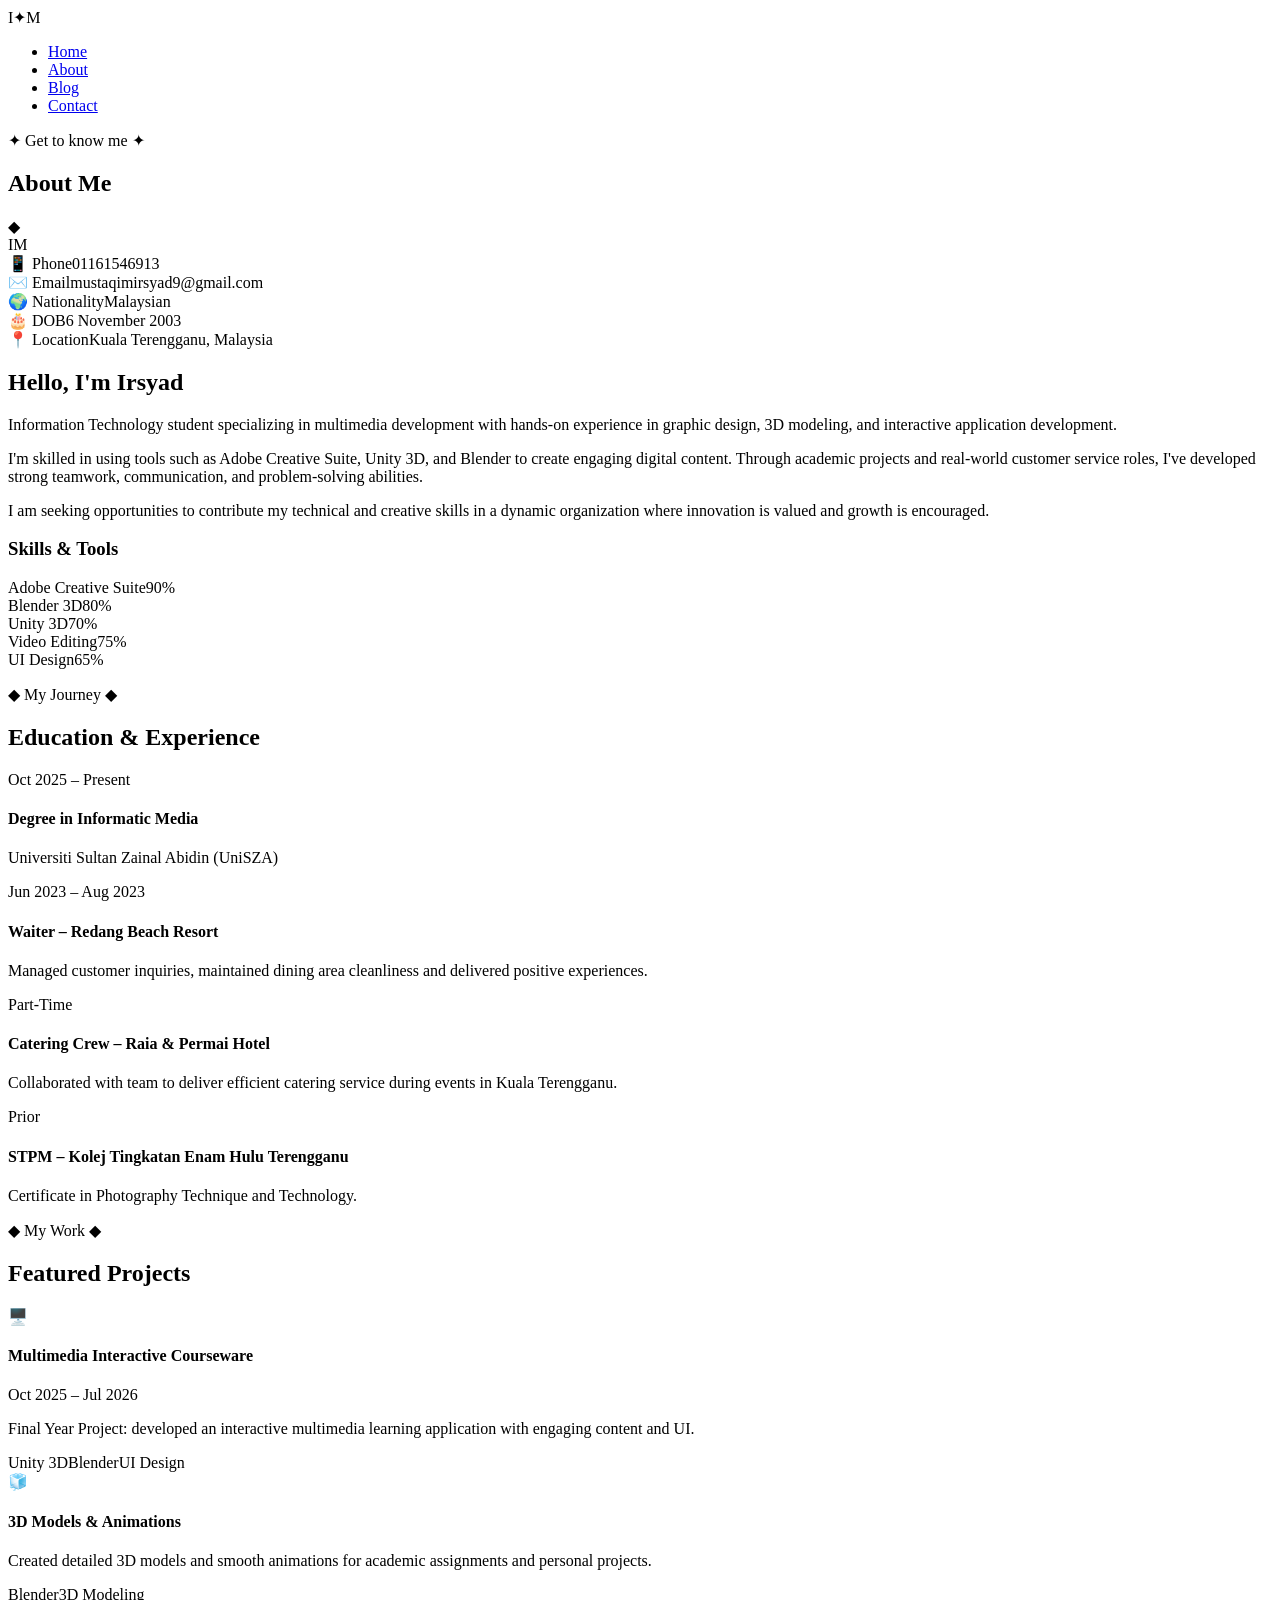
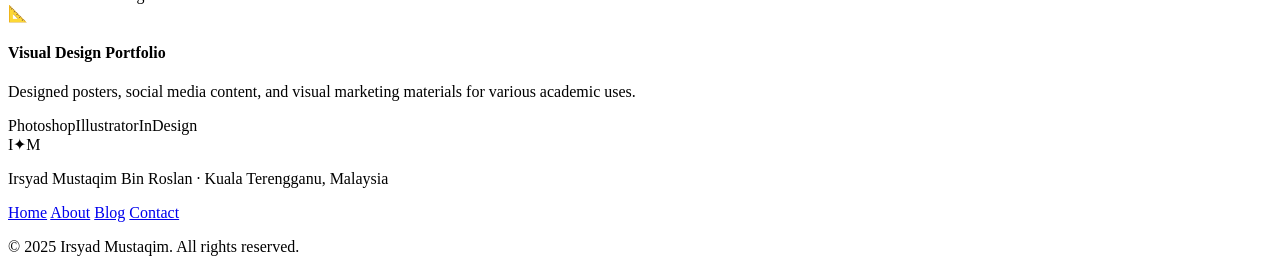
==== about.html @ 1173b953 "Add files via upload" ====
<!DOCTYPE html>
<html lang="en">
<head>
  <meta charset="UTF-8" />
  <meta name="viewport" content="width=device-width, initial-scale=1.0"/>
  <title>About | Irsyad Mustaqim</title>
  <link href="https://fonts.googleapis.com/css2?family=Playfair+Display:ital,wght@0,400;0,700;0,900;1,400&family=Cormorant+Garamond:wght@300;400;500&family=Rajdhani:wght@300;400;500;600;700&display=swap" rel="stylesheet">
  <link rel="stylesheet" href="css/style.css">
</head>
<body>

  <div class="bg-particles" id="particles"></div>
  <div class="gold-gradient-orb orb1"></div>
  <div class="gold-gradient-orb orb2"></div>

  <nav class="navbar">
    <div class="nav-logo">
      <span class="logo-letter">I</span><span class="logo-dot">✦</span><span class="logo-letter">M</span>
    </div>
    <ul class="nav-links">
      <li><a href="index.html" class="nav-link">Home</a></li>
      <li><a href="about.html" class="nav-link active">About</a></li>
      <li><a href="blog.html" class="nav-link">Blog</a></li>
      <li><a href="contact.html" class="nav-link">Contact</a></li>
    </ul>
    <div class="hamburger" id="hamburger">
      <span></span><span></span><span></span>
    </div>
  </nav>

  <!-- PAGE HEADER -->
  <section class="page-hero">
    <p class="hero-eyebrow">✦ Get to know me ✦</p>
    <h1 class="page-title">About <span class="gold-text">Me</span></h1>
    <div class="hero-divider"><span></span><span class="diamond">◆</span><span></span></div>
  </section>

  <!-- ABOUT CONTENT -->
  <section class="about-section">
    <div class="about-grid">
      <div class="about-img-col">
        <div class="about-img-frame">
          <img src="img/profile.png" alt="Irsyad Mustaqim" class="about-img" onerror="this.style.display='none'; this.nextElementSibling.style.display='flex'">
          <div class="img-placeholder large">IM</div>
          <div class="img-decoration top-left"></div>
          <div class="img-decoration bottom-right"></div>
        </div>
        <div class="about-info-card">
          <div class="info-row"><span class="info-label">📱 Phone</span><span>01161546913</span></div>
          <div class="info-row"><span class="info-label">✉️ Email</span><span>mustaqimirsyad9@gmail.com</span></div>
          <div class="info-row"><span class="info-label">🌍 Nationality</span><span>Malaysian</span></div>
          <div class="info-row"><span class="info-label">🎂 DOB</span><span>6 November 2003</span></div>
          <div class="info-row"><span class="info-label">📍 Location</span><span>Kuala Terengganu, Malaysia</span></div>
        </div>
      </div>

      <div class="about-text-col">
        <h2>Hello, I'm <span class="gold-text">Irsyad</span></h2>
        <p class="about-lead">Information Technology student specializing in multimedia development with hands-on experience in graphic design, 3D modeling, and interactive application development.</p>
        <p>I'm skilled in using tools such as Adobe Creative Suite, Unity 3D, and Blender to create engaging digital content. Through academic projects and real-world customer service roles, I've developed strong teamwork, communication, and problem-solving abilities.</p>
        <p>I am seeking opportunities to contribute my technical and creative skills in a dynamic organization where innovation is valued and growth is encouraged.</p>

        <!-- SKILLS -->
        <h3 class="skills-heading">Skills & <span class="gold-text">Tools</span></h3>
        <div class="skills-bars">
          <div class="skill-item">
            <div class="skill-label"><span>Adobe Creative Suite</span><span class="skill-pct">90%</span></div>
            <div class="skill-bar"><div class="skill-fill" style="--w:90%"></div></div>
          </div>
          <div class="skill-item">
            <div class="skill-label"><span>Blender 3D</span><span class="skill-pct">80%</span></div>
            <div class="skill-bar"><div class="skill-fill" style="--w:80%"></div></div>
          </div>
          <div class="skill-item">
            <div class="skill-label"><span>Unity 3D</span><span class="skill-pct">70%</span></div>
            <div class="skill-bar"><div class="skill-fill" style="--w:70%"></div></div>
          </div>
          <div class="skill-item">
            <div class="skill-label"><span>Video Editing</span><span class="skill-pct">75%</span></div>
            <div class="skill-bar"><div class="skill-fill" style="--w:75%"></div></div>
          </div>
          <div class="skill-item">
            <div class="skill-label"><span>UI Design</span><span class="skill-pct">65%</span></div>
            <div class="skill-bar"><div class="skill-fill" style="--w:65%"></div></div>
          </div>
        </div>
      </div>
    </div>
  </section>

  <!-- TIMELINE -->
  <section class="timeline-section">
    <div class="section-header">
      <p class="section-label">◆ My Journey ◆</p>
      <h2 class="section-title">Education & <span class="gold-text">Experience</span></h2>
    </div>
    <div class="timeline">
      <div class="timeline-item left">
        <div class="timeline-dot"></div>
        <div class="timeline-card">
          <span class="timeline-date">Oct 2025 – Present</span>
          <h4>Degree in Informatic Media</h4>
          <p>Universiti Sultan Zainal Abidin (UniSZA)</p>
        </div>
      </div>
      <div class="timeline-item right">
        <div class="timeline-dot"></div>
        <div class="timeline-card">
          <span class="timeline-date">Jun 2023 – Aug 2023</span>
          <h4>Waiter – Redang Beach Resort</h4>
          <p>Managed customer inquiries, maintained dining area cleanliness and delivered positive experiences.</p>
        </div>
      </div>
      <div class="timeline-item left">
        <div class="timeline-dot"></div>
        <div class="timeline-card">
          <span class="timeline-date">Part-Time</span>
          <h4>Catering Crew – Raia & Permai Hotel</h4>
          <p>Collaborated with team to deliver efficient catering service during events in Kuala Terengganu.</p>
        </div>
      </div>
      <div class="timeline-item right">
        <div class="timeline-dot"></div>
        <div class="timeline-card">
          <span class="timeline-date">Prior</span>
          <h4>STPM – Kolej Tingkatan Enam Hulu Terengganu</h4>
          <p>Certificate in Photography Technique and Technology.</p>
        </div>
      </div>
    </div>
  </section>

  <!-- PROJECTS -->
  <section class="projects-section">
    <div class="section-header">
      <p class="section-label">◆ My Work ◆</p>
      <h2 class="section-title">Featured <span class="gold-text">Projects</span></h2>
    </div>
    <div class="projects-grid">
      <div class="project-card">
        <div class="project-icon">🖥️</div>
        <h4>Multimedia Interactive Courseware</h4>
        <p class="project-date">Oct 2025 – Jul 2026</p>
        <p>Final Year Project: developed an interactive multimedia learning application with engaging content and UI.</p>
        <div class="project-tags"><span>Unity 3D</span><span>Blender</span><span>UI Design</span></div>
      </div>
      <div class="project-card">
        <div class="project-icon">🧊</div>
        <h4>3D Models & Animations</h4>
        <p>Created detailed 3D models and smooth animations for academic assignments and personal projects.</p>
        <div class="project-tags"><span>Blender</span><span>3D Modeling</span></div>
      </div>
      <div class="project-card">
        <div class="project-icon">📐</div>
        <h4>Visual Design Portfolio</h4>
        <p>Designed posters, social media content, and visual marketing materials for various academic uses.</p>
        <div class="project-tags"><span>Photoshop</span><span>Illustrator</span><span>InDesign</span></div>
      </div>
    </div>
  </section>

  <footer class="footer">
    <div class="footer-logo">I<span class="gold-text">✦</span>M</div>
    <p class="footer-tagline">Irsyad Mustaqim Bin Roslan · Kuala Terengganu, Malaysia</p>
    <div class="footer-links">
      <a href="index.html">Home</a>
      <a href="about.html">About</a>
      <a href="blog.html">Blog</a>
      <a href="contact.html">Contact</a>
    </div>
    <p class="footer-copy">© 2025 Irsyad Mustaqim. All rights reserved.</p>
  </footer>

  <script src="js/main.js"></script>
</body>
</html>
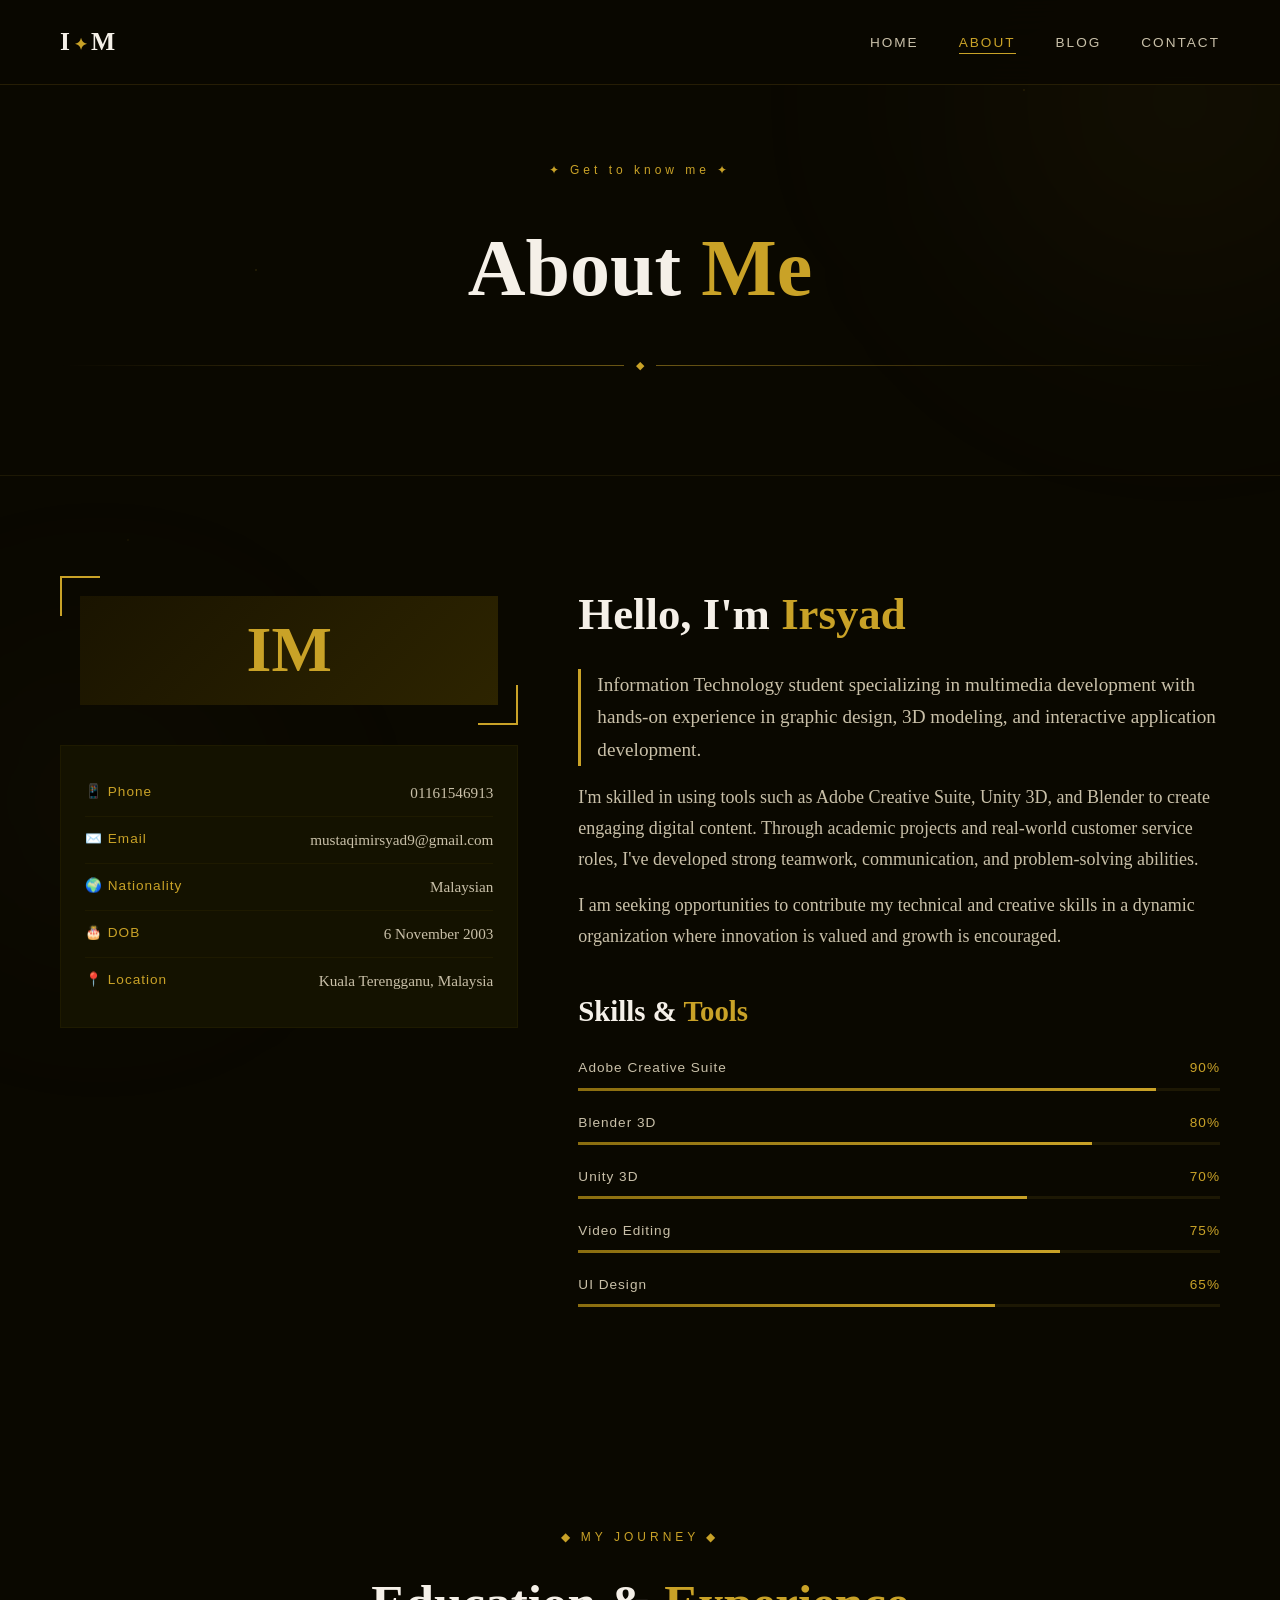
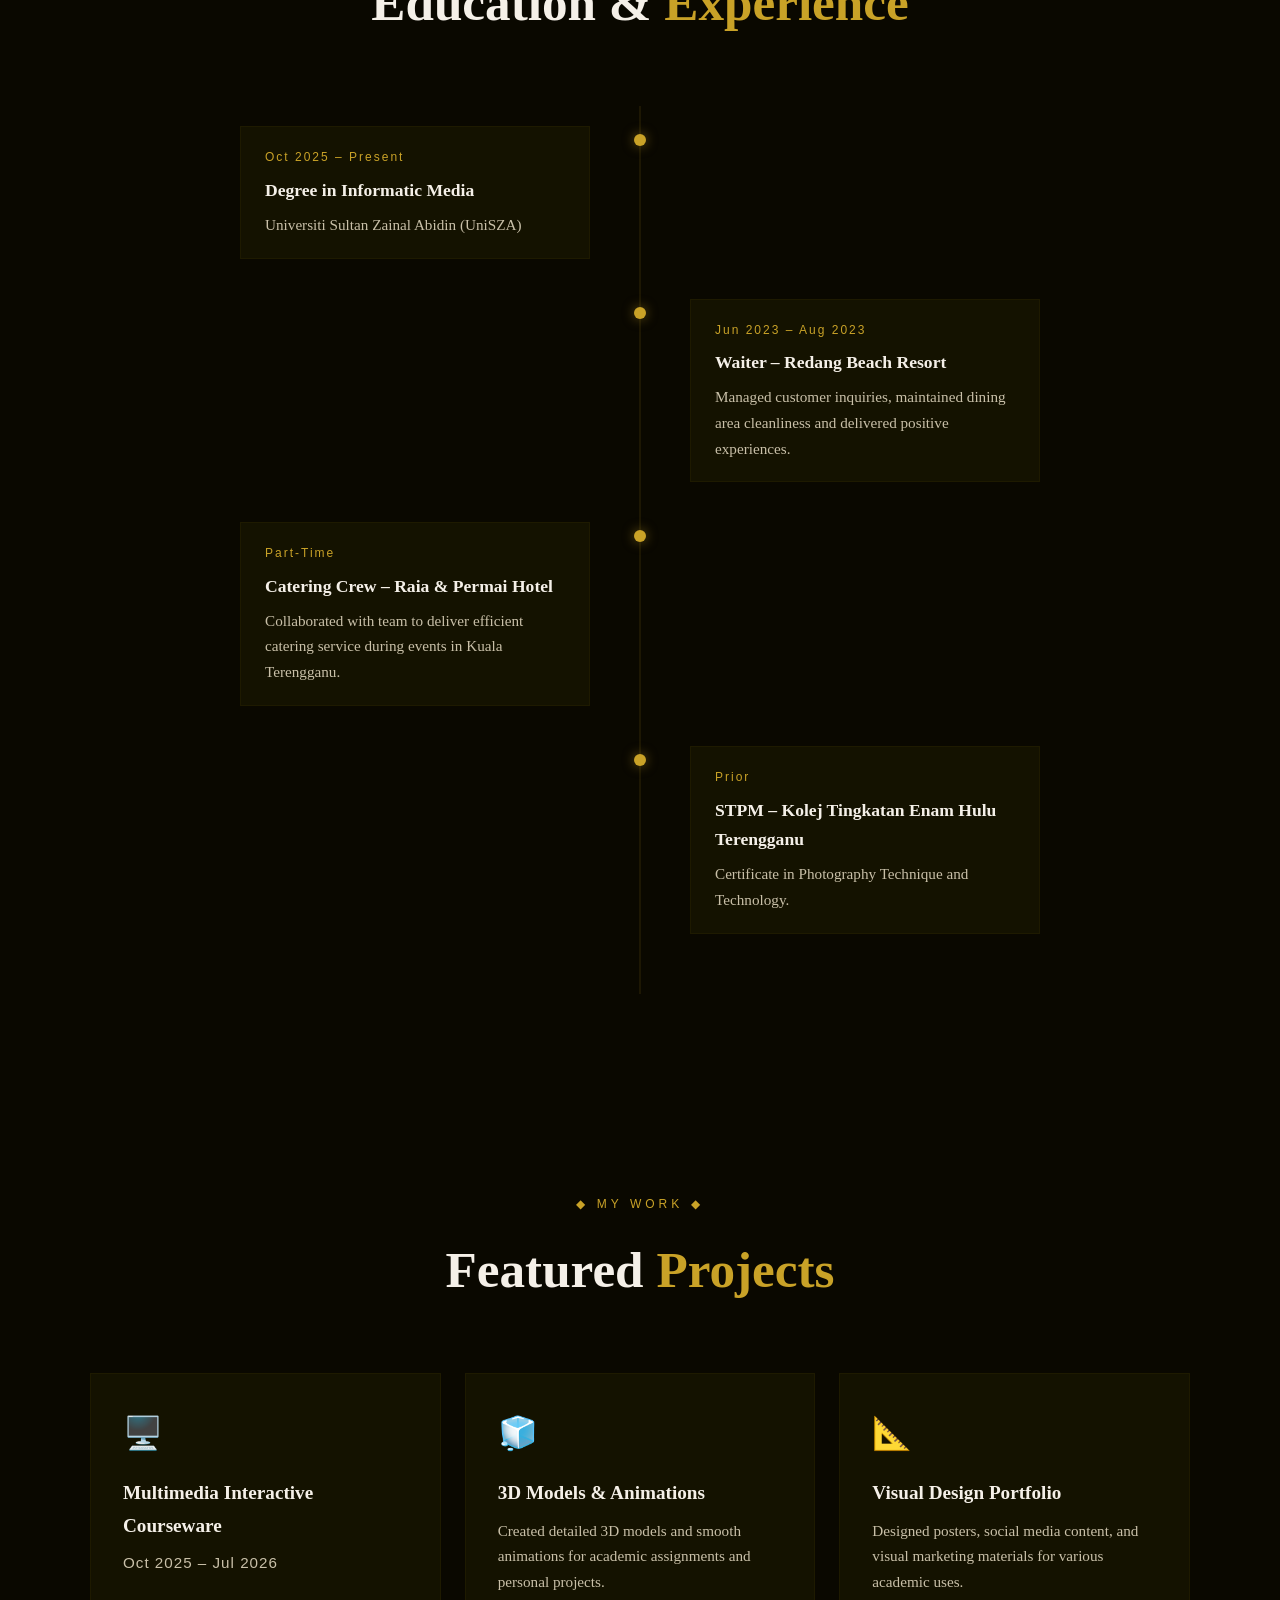
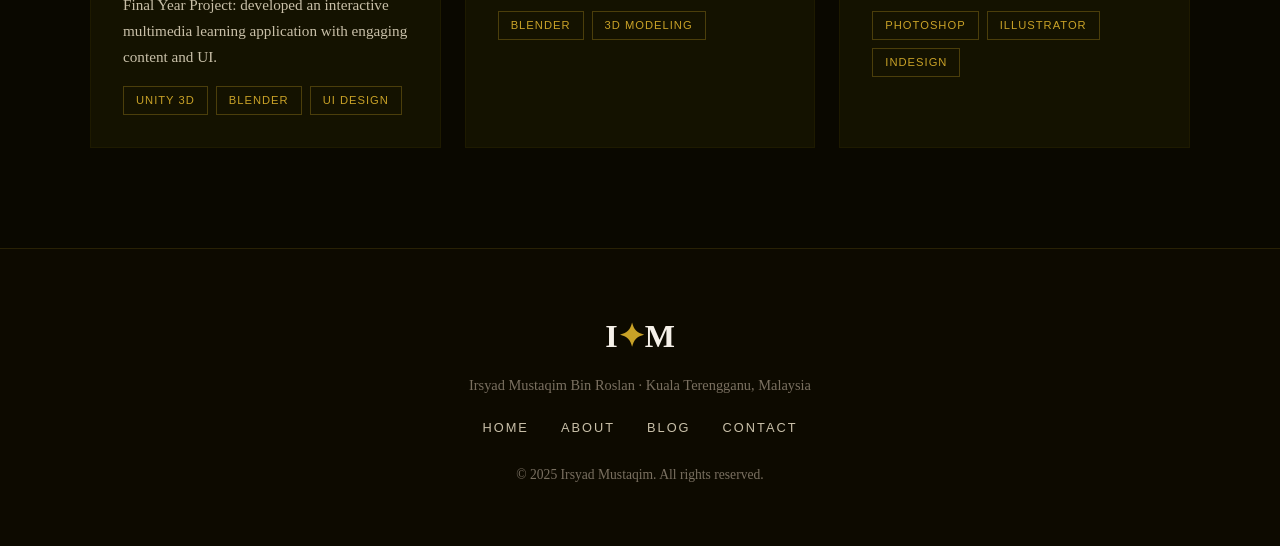
==== commit 83d4855c: "Update about.html" ====
--- a/about.html
+++ b/about.html
@@ -5,7 +5,7 @@
   <meta name="viewport" content="width=device-width, initial-scale=1.0"/>
   <title>About | Irsyad Mustaqim</title>
   <link href="https://fonts.googleapis.com/css2?family=Playfair+Display:ital,wght@0,400;0,700;0,900;1,400&family=Cormorant+Garamond:wght@300;400;500&family=Rajdhani:wght@300;400;500;600;700&display=swap" rel="stylesheet">
-  <link rel="stylesheet" href="css/style.css">
+  <link rel="stylesheet" href="style.css">
 </head>
 <body>
 
@@ -171,6 +171,6 @@
     <p class="footer-copy">© 2025 Irsyad Mustaqim. All rights reserved.</p>
   </footer>
 
-  <script src="js/main.js"></script>
+  <script src="main.js"></script>
 </body>
 </html>
--- a/style.css
+++ b/style.css
@@ -0,0 +1,592 @@
+/* ===== CSS VARIABLES ===== */
+:root {
+  --black: #0a0800;
+  --black-soft: #111008;
+  --black-card: #141200;
+  --black-border: #1e1a00;
+  --gold: #c9a227;
+  --gold-light: #e8c84a;
+  --gold-pale: #f5e27a;
+  --gold-dark: #8a6d0f;
+  --gold-glow: rgba(201, 162, 39, 0.15);
+  --white: #f5f0e8;
+  --white-dim: #c9c0a8;
+  --text-muted: #7a7060;
+  --font-display: 'Playfair Display', serif;
+  --font-body: 'Cormorant Garamond', serif;
+  --font-ui: 'Rajdhani', sans-serif;
+}
+
+/* ===== RESET & BASE ===== */
+*, *::before, *::after { box-sizing: border-box; margin: 0; padding: 0; }
+html { scroll-behavior: smooth; }
+body {
+  background: var(--black);
+  color: var(--white);
+  font-family: var(--font-body);
+  font-size: 18px;
+  line-height: 1.7;
+  overflow-x: hidden;
+}
+
+/* ===== BACKGROUND EFFECTS ===== */
+.bg-particles {
+  position: fixed; top: 0; left: 0; width: 100%; height: 100%;
+  pointer-events: none; z-index: 0; overflow: hidden;
+}
+.bg-particles::before {
+  content: '';
+  position: absolute; top: 0; left: 0; width: 100%; height: 100%;
+  background-image:
+    radial-gradient(1px 1px at 20% 30%, rgba(201,162,39,0.4) 0%, transparent 100%),
+    radial-gradient(1px 1px at 80% 10%, rgba(201,162,39,0.3) 0%, transparent 100%),
+    radial-gradient(1px 1px at 60% 70%, rgba(201,162,39,0.2) 0%, transparent 100%),
+    radial-gradient(1px 1px at 40% 90%, rgba(201,162,39,0.3) 0%, transparent 100%),
+    radial-gradient(1px 1px at 10% 60%, rgba(201,162,39,0.2) 0%, transparent 100%);
+  animation: twinkle 8s ease-in-out infinite alternate;
+}
+@keyframes twinkle { from { opacity: 0.4; } to { opacity: 1; } }
+
+.gold-gradient-orb {
+  position: fixed; border-radius: 50%;
+  filter: blur(120px); pointer-events: none; z-index: 0;
+}
+.orb1 {
+  width: 600px; height: 600px;
+  background: radial-gradient(circle, rgba(201,162,39,0.08) 0%, transparent 70%);
+  top: -200px; right: -200px;
+  animation: orbFloat1 12s ease-in-out infinite;
+}
+.orb2 {
+  width: 400px; height: 400px;
+  background: radial-gradient(circle, rgba(201,162,39,0.06) 0%, transparent 70%);
+  bottom: -100px; left: -100px;
+  animation: orbFloat2 15s ease-in-out infinite;
+}
+@keyframes orbFloat1 { 0%,100%{transform:translate(0,0)} 50%{transform:translate(-30px,40px)} }
+@keyframes orbFloat2 { 0%,100%{transform:translate(0,0)} 50%{transform:translate(40px,-30px)} }
+
+/* ===== NAVBAR ===== */
+.navbar {
+  position: fixed; top: 0; left: 0; width: 100%; z-index: 100;
+  display: flex; align-items: center; justify-content: space-between;
+  padding: 20px 60px;
+  background: rgba(10, 8, 0, 0.85);
+  backdrop-filter: blur(20px);
+  border-bottom: 1px solid rgba(201,162,39,0.15);
+  transition: all 0.3s ease;
+}
+.navbar.scrolled {
+  padding: 14px 60px;
+  background: rgba(10, 8, 0, 0.96);
+  box-shadow: 0 4px 30px rgba(201,162,39,0.08);
+}
+.nav-logo {
+  font-family: var(--font-display);
+  font-size: 1.6rem; font-weight: 700;
+  color: var(--white); letter-spacing: 2px;
+  cursor: pointer;
+}
+.logo-dot { color: var(--gold); font-size: 1rem; margin: 0 2px; }
+.nav-links { display: flex; gap: 40px; list-style: none; }
+.nav-link {
+  font-family: var(--font-ui); font-size: 0.85rem;
+  font-weight: 500; letter-spacing: 2px; text-transform: uppercase;
+  color: var(--white-dim); text-decoration: none;
+  position: relative; transition: color 0.3s;
+}
+.nav-link::after {
+  content: ''; position: absolute; bottom: -4px; left: 0;
+  width: 0; height: 1px; background: var(--gold);
+  transition: width 0.3s ease;
+}
+.nav-link:hover, .nav-link.active { color: var(--gold); }
+.nav-link:hover::after, .nav-link.active::after { width: 100%; }
+.hamburger { display: none; flex-direction: column; gap: 5px; cursor: pointer; }
+.hamburger span {
+  display: block; width: 24px; height: 1px;
+  background: var(--gold); transition: all 0.3s;
+}
+
+/* ===== HERO ===== */
+.hero {
+  min-height: 100vh;
+  display: flex; align-items: center; justify-content: center;
+  gap: 80px; padding: 120px 60px 80px;
+  position: relative; z-index: 1;
+}
+.hero-content { flex: 1; max-width: 600px; }
+.hero-eyebrow {
+  font-family: var(--font-ui); font-size: 0.75rem;
+  letter-spacing: 4px; color: var(--gold); margin-bottom: 20px;
+  animation: fadeUp 0.8s ease both;
+}
+.hero-title {
+  font-family: var(--font-display);
+  font-size: clamp(3rem, 6vw, 5.5rem);
+  font-weight: 900; line-height: 1.0;
+  margin-bottom: 24px;
+}
+.hero-title .line1 { display: block; animation: fadeUp 0.9s 0.1s ease both; }
+.hero-title .line2 { display: block; animation: fadeUp 0.9s 0.2s ease both; }
+.hero-title .line3 { display: block; animation: fadeUp 0.9s 0.3s ease both; }
+.gold-text { color: var(--gold); }
+.hero-divider {
+  display: flex; align-items: center; gap: 12px;
+  margin: 20px 0; animation: fadeUp 0.9s 0.4s ease both;
+}
+.hero-divider span:first-child, .hero-divider span:last-child {
+  flex: 1; height: 1px; background: linear-gradient(to right, transparent, rgba(201,162,39,0.5));
+}
+.hero-divider span:last-child { background: linear-gradient(to left, transparent, rgba(201,162,39,0.5)); }
+.diamond { color: var(--gold); font-size: 0.7rem; }
+.hero-subtitle {
+  font-family: var(--font-ui); font-size: 0.85rem;
+  letter-spacing: 3px; color: var(--white-dim); text-transform: uppercase;
+  margin-bottom: 20px; animation: fadeUp 0.9s 0.5s ease both;
+}
+.hero-desc {
+  color: var(--white-dim); font-size: 1.1rem;
+  margin-bottom: 40px; animation: fadeUp 0.9s 0.6s ease both;
+}
+.hero-cta {
+  display: flex; gap: 20px; flex-wrap: wrap;
+  animation: fadeUp 0.9s 0.7s ease both;
+}
+
+/* ===== BUTTONS ===== */
+.btn-gold {
+  display: inline-block;
+  padding: 14px 36px;
+  background: linear-gradient(135deg, var(--gold-dark), var(--gold), var(--gold-light));
+  color: var(--black); font-family: var(--font-ui);
+  font-weight: 700; font-size: 0.8rem; letter-spacing: 2px;
+  text-transform: uppercase; text-decoration: none;
+  border: none; cursor: pointer;
+  clip-path: polygon(8px 0%, 100% 0%, calc(100% - 8px) 100%, 0% 100%);
+  transition: all 0.3s ease;
+  box-shadow: 0 4px 20px rgba(201,162,39,0.3);
+}
+.btn-gold:hover {
+  background: linear-gradient(135deg, var(--gold), var(--gold-pale), var(--gold));
+  box-shadow: 0 6px 30px rgba(201,162,39,0.5);
+  transform: translateY(-2px);
+}
+.btn-gold.full-width { width: 100%; text-align: center; }
+.btn-outline {
+  display: inline-block;
+  padding: 13px 36px;
+  background: transparent;
+  border: 1px solid rgba(201,162,39,0.5);
+  color: var(--gold); font-family: var(--font-ui);
+  font-weight: 600; font-size: 0.8rem; letter-spacing: 2px;
+  text-transform: uppercase; text-decoration: none;
+  transition: all 0.3s ease;
+  clip-path: polygon(8px 0%, 100% 0%, calc(100% - 8px) 100%, 0% 100%);
+}
+.btn-outline:hover {
+  background: var(--gold-glow);
+  border-color: var(--gold);
+  box-shadow: 0 4px 20px rgba(201,162,39,0.2);
+  transform: translateY(-2px);
+}
+
+/* ===== HERO VISUAL ===== */
+.hero-visual {
+  flex-shrink: 0;
+  animation: fadeUp 1s 0.3s ease both;
+}
+.hex-frame {
+  position: relative; width: 300px; height: 300px;
+  display: flex; align-items: center; justify-content: center;
+}
+.hex-inner {
+  width: 220px; height: 220px; border-radius: 50%;
+  overflow: hidden; border: 2px solid rgba(201,162,39,0.5);
+  box-shadow: 0 0 60px rgba(201,162,39,0.2);
+  position: relative; z-index: 2;
+}
+.hero-img { width: 100%; height: 100%; object-fit: cover; }
+.img-placeholder {
+  width: 100%; height: 100%;
+  display: none; align-items: center; justify-content: center;
+  background: linear-gradient(135deg, #1a1400, #2d2400);
+  font-family: var(--font-display);
+  font-size: 3rem; color: var(--gold); font-weight: 900;
+}
+.img-placeholder.large { font-size: 4rem; }
+.hex-ring {
+  position: absolute; border-radius: 50%;
+  border: 1px solid rgba(201,162,39,0.2);
+  animation: ringPulse 3s ease-in-out infinite;
+}
+.ring1 { width: 260px; height: 260px; animation-delay: 0s; }
+.ring2 { width: 300px; height: 300px; animation-delay: 1s; }
+@keyframes ringPulse {
+  0%,100% { opacity: 0.2; transform: scale(1); }
+  50% { opacity: 0.6; transform: scale(1.02); }
+}
+.hex-badge {
+  position: absolute; bottom: 10px; left: 50%; transform: translateX(-50%);
+  background: rgba(10,8,0,0.9); border: 1px solid rgba(201,162,39,0.4);
+  padding: 6px 16px; font-family: var(--font-ui);
+  font-size: 0.7rem; letter-spacing: 2px; color: var(--gold);
+  display: flex; gap: 8px; align-items: center; z-index: 3;
+  white-space: nowrap;
+}
+.badge-dot { font-size: 0.5rem; }
+
+/* ===== TICKER ===== */
+.ticker-wrap {
+  overflow: hidden; border-top: 1px solid rgba(201,162,39,0.15);
+  border-bottom: 1px solid rgba(201,162,39,0.15);
+  padding: 14px 0; background: rgba(201,162,39,0.03);
+  position: relative; z-index: 1;
+}
+.ticker {
+  display: flex; gap: 40px; white-space: nowrap;
+  animation: tickerMove 20s linear infinite;
+  font-family: var(--font-ui); font-size: 0.8rem;
+  letter-spacing: 2px; color: var(--white-dim); text-transform: uppercase;
+}
+.tick-sep { color: var(--gold); }
+@keyframes tickerMove { from { transform: translateX(0); } to { transform: translateX(-50%); } }
+
+/* ===== SECTIONS ===== */
+.section-featured, .timeline-section, .projects-section, .blog-section, .about-section, .contact-section {
+  padding: 100px 60px; position: relative; z-index: 1;
+}
+.section-header { text-align: center; margin-bottom: 60px; }
+.section-label {
+  font-family: var(--font-ui); font-size: 0.75rem;
+  letter-spacing: 4px; color: var(--gold); text-transform: uppercase; margin-bottom: 12px;
+}
+.section-title {
+  font-family: var(--font-display);
+  font-size: clamp(2rem, 4vw, 3.5rem);
+  font-weight: 700;
+}
+
+/* ===== CARDS ===== */
+.cards-grid {
+  display: grid; grid-template-columns: repeat(auto-fit, minmax(250px, 1fr));
+  gap: 24px; max-width: 1200px; margin: 0 auto;
+}
+.card {
+  background: var(--black-card);
+  border: 1px solid var(--black-border);
+  padding: 40px 30px;
+  transition: all 0.3s ease;
+  position: relative; overflow: hidden;
+}
+.card::before {
+  content: ''; position: absolute; top: 0; left: 0;
+  width: 100%; height: 2px;
+  background: linear-gradient(to right, transparent, var(--gold-dark), transparent);
+  opacity: 0; transition: opacity 0.3s;
+}
+.card:hover { border-color: rgba(201,162,39,0.3); transform: translateY(-4px); }
+.card:hover::before { opacity: 1; }
+.card.card-featured {
+  border-color: rgba(201,162,39,0.3);
+  background: linear-gradient(135deg, var(--black-card), rgba(201,162,39,0.05));
+}
+.card.card-featured::before { opacity: 1; }
+.card-icon { font-size: 2rem; margin-bottom: 20px; }
+.card h3 {
+  font-family: var(--font-display); font-size: 1.3rem;
+  margin-bottom: 12px; color: var(--white);
+}
+.card p { color: var(--white-dim); font-size: 1rem; }
+.card-line {
+  height: 1px; background: rgba(201,162,39,0.2);
+  margin-top: 24px;
+}
+
+/* ===== QUOTE ===== */
+.quote-section {
+  padding: 80px 60px;
+  background: linear-gradient(135deg, rgba(201,162,39,0.05) 0%, transparent 50%, rgba(201,162,39,0.03) 100%);
+  border-top: 1px solid rgba(201,162,39,0.1);
+  border-bottom: 1px solid rgba(201,162,39,0.1);
+  position: relative; z-index: 1;
+}
+.quote-inner {
+  max-width: 700px; margin: 0 auto; text-align: center;
+}
+.quote-mark {
+  font-family: var(--font-display); font-size: 6rem;
+  color: var(--gold); line-height: 0.5;
+  display: block; margin-bottom: 20px;
+}
+.quote-inner p {
+  font-family: var(--font-display); font-size: 1.8rem;
+  font-style: italic; color: var(--white); font-weight: 400;
+  line-height: 1.5;
+}
+.quote-author {
+  font-family: var(--font-ui); font-size: 0.8rem;
+  letter-spacing: 3px; color: var(--gold); margin-top: 20px;
+  text-transform: uppercase;
+}
+
+/* ===== PAGE HERO ===== */
+.page-hero {
+  padding: 160px 60px 80px;
+  text-align: center; position: relative; z-index: 1;
+  border-bottom: 1px solid rgba(201,162,39,0.1);
+}
+.page-title {
+  font-family: var(--font-display);
+  font-size: clamp(3rem, 7vw, 5rem);
+  font-weight: 900;
+}
+
+/* ===== ABOUT PAGE ===== */
+.about-grid {
+  display: grid; grid-template-columns: 1fr 1.4fr;
+  gap: 60px; max-width: 1200px; margin: 0 auto; align-items: start;
+}
+.about-img-frame {
+  position: relative; padding: 20px;
+}
+.about-img {
+  width: 100%; aspect-ratio: 3/4; object-fit: cover;
+  border: 1px solid rgba(201,162,39,0.3);
+}
+.img-decoration {
+  position: absolute; width: 40px; height: 40px;
+  border-color: var(--gold); border-style: solid;
+}
+.img-decoration.top-left { top: 0; left: 0; border-width: 2px 0 0 2px; }
+.img-decoration.bottom-right { bottom: 0; right: 0; border-width: 0 2px 2px 0; }
+.about-info-card {
+  background: var(--black-card); border: 1px solid var(--black-border);
+  padding: 24px; margin-top: 20px;
+}
+.info-row {
+  display: flex; justify-content: space-between;
+  padding: 10px 0; border-bottom: 1px solid var(--black-border);
+  font-size: 0.95rem; color: var(--white-dim);
+}
+.info-row:last-child { border-bottom: none; }
+.info-label { color: var(--gold); font-family: var(--font-ui); font-size: 0.85rem; letter-spacing: 1px; }
+.about-text-col h2 {
+  font-family: var(--font-display); font-size: 2.8rem;
+  margin-bottom: 16px;
+}
+.about-lead {
+  font-size: 1.2rem; color: var(--white); margin-bottom: 20px;
+  border-left: 3px solid var(--gold); padding-left: 16px;
+}
+.about-text-col p { color: var(--white-dim); margin-bottom: 16px; }
+.skills-heading {
+  font-family: var(--font-display); font-size: 1.8rem;
+  margin: 36px 0 20px;
+}
+.skill-item { margin-bottom: 20px; }
+.skill-label {
+  display: flex; justify-content: space-between;
+  font-family: var(--font-ui); font-size: 0.85rem; letter-spacing: 1px;
+  color: var(--white-dim); margin-bottom: 8px;
+}
+.skill-pct { color: var(--gold); }
+.skill-bar {
+  height: 3px; background: rgba(201,162,39,0.1);
+  position: relative; overflow: hidden;
+}
+.skill-fill {
+  height: 100%; width: var(--w);
+  background: linear-gradient(to right, var(--gold-dark), var(--gold));
+  transition: width 1.5s ease;
+}
+
+/* ===== TIMELINE ===== */
+.timeline {
+  position: relative; max-width: 900px; margin: 0 auto;
+  padding: 20px 0;
+}
+.timeline::before {
+  content: ''; position: absolute; left: 50%; top: 0; bottom: 0;
+  width: 1px; background: rgba(201,162,39,0.2); transform: translateX(-50%);
+}
+.timeline-item {
+  display: flex; width: 50%; padding: 0 50px 40px;
+  position: relative;
+}
+.timeline-item.right { margin-left: 50%; }
+.timeline-dot {
+  position: absolute; top: 8px;
+  width: 12px; height: 12px; border-radius: 50%;
+  background: var(--gold);
+  box-shadow: 0 0 12px rgba(201,162,39,0.5);
+}
+.timeline-item.left .timeline-dot { right: -6px; }
+.timeline-item.right .timeline-dot { left: -6px; }
+.timeline-card {
+  background: var(--black-card); border: 1px solid var(--black-border);
+  padding: 20px 24px; width: 100%;
+  transition: border-color 0.3s;
+}
+.timeline-card:hover { border-color: rgba(201,162,39,0.3); }
+.timeline-date {
+  font-family: var(--font-ui); font-size: 0.75rem;
+  letter-spacing: 2px; color: var(--gold); display: block; margin-bottom: 8px;
+}
+.timeline-card h4 {
+  font-family: var(--font-display); font-size: 1.1rem; margin-bottom: 6px;
+}
+.timeline-card p { font-size: 0.95rem; color: var(--white-dim); }
+
+/* ===== PROJECTS ===== */
+.projects-grid {
+  display: grid; grid-template-columns: repeat(auto-fit, minmax(280px, 1fr));
+  gap: 24px; max-width: 1100px; margin: 0 auto;
+}
+.project-card {
+  background: var(--black-card); border: 1px solid var(--black-border);
+  padding: 32px; transition: all 0.3s;
+}
+.project-card:hover { border-color: rgba(201,162,39,0.4); transform: translateY(-4px); }
+.project-icon { font-size: 2rem; margin-bottom: 16px; }
+.project-card h4 { font-family: var(--font-display); font-size: 1.2rem; margin-bottom: 8px; }
+.project-date { font-family: var(--font-ui); font-size: 0.75rem; color: var(--gold); letter-spacing: 1px; margin-bottom: 10px; }
+.project-card p { color: var(--white-dim); font-size: 0.95rem; margin-bottom: 16px; }
+.project-tags { display: flex; gap: 8px; flex-wrap: wrap; }
+.project-tags span {
+  padding: 4px 12px; border: 1px solid rgba(201,162,39,0.3);
+  font-family: var(--font-ui); font-size: 0.7rem;
+  letter-spacing: 1px; color: var(--gold); text-transform: uppercase;
+}
+
+/* ===== BLOG PAGE ===== */
+.blog-grid {
+  display: grid; grid-template-columns: repeat(auto-fit, minmax(320px, 1fr));
+  gap: 32px; max-width: 1200px; margin: 0 auto;
+}
+.blog-card {
+  background: var(--black-card); border: 1px solid var(--black-border);
+  transition: all 0.3s; overflow: hidden;
+}
+.blog-card:hover { border-color: rgba(201,162,39,0.3); transform: translateY(-4px); }
+.blog-card.featured-post { grid-column: 1 / -1; display: grid; grid-template-columns: 300px 1fr; }
+.blog-card-img {
+  height: 200px; display: flex; align-items: center; justify-content: center;
+  position: relative;
+}
+.blog-card.featured-post .blog-card-img { height: auto; min-height: 250px; }
+.blog-card-emoji { font-size: 4rem; }
+.blog-card-body { padding: 28px; }
+.blog-meta { display: flex; align-items: center; gap: 12px; margin-bottom: 12px; }
+.blog-tag {
+  background: rgba(201,162,39,0.15); border: 1px solid rgba(201,162,39,0.3);
+  padding: 3px 12px; font-family: var(--font-ui); font-size: 0.7rem;
+  letter-spacing: 2px; color: var(--gold); text-transform: uppercase;
+}
+.blog-date { font-family: var(--font-ui); font-size: 0.75rem; color: var(--text-muted); }
+.blog-title { font-family: var(--font-display); font-size: 1.5rem; margin-bottom: 12px; line-height: 1.3; }
+.blog-excerpt { color: var(--white-dim); font-size: 1rem; margin-bottom: 20px; }
+.blog-footer { display: flex; align-items: center; justify-content: space-between; }
+.read-time { font-family: var(--font-ui); font-size: 0.75rem; color: var(--text-muted); }
+.read-more-btn {
+  background: none; border: 1px solid rgba(201,162,39,0.4);
+  color: var(--gold); padding: 8px 20px;
+  font-family: var(--font-ui); font-size: 0.75rem;
+  letter-spacing: 1px; cursor: pointer; transition: all 0.3s;
+}
+.read-more-btn:hover { background: var(--gold-glow); border-color: var(--gold); }
+.blog-full {
+  margin-top: 20px; padding-top: 20px;
+  border-top: 1px solid rgba(201,162,39,0.15);
+  color: var(--white-dim); font-size: 1rem;
+}
+.blog-full p { margin-bottom: 14px; }
+
+/* ===== CONTACT PAGE ===== */
+.contact-grid {
+  display: grid; grid-template-columns: 1fr 1.2fr;
+  gap: 60px; max-width: 1100px; margin: 0 auto; align-items: start;
+}
+.contact-info h2 { font-family: var(--font-display); font-size: 2.5rem; margin-bottom: 16px; }
+.contact-info > p { color: var(--white-dim); margin-bottom: 36px; font-size: 1.1rem; }
+.contact-cards { display: flex; flex-direction: column; gap: 16px; margin-bottom: 32px; }
+.contact-detail-card {
+  display: flex; gap: 16px; align-items: center;
+  background: var(--black-card); border: 1px solid var(--black-border);
+  padding: 16px 20px; transition: border-color 0.3s;
+}
+.contact-detail-card:hover { border-color: rgba(201,162,39,0.3); }
+.contact-icon { font-size: 1.5rem; }
+.contact-detail-card h4 { font-family: var(--font-ui); font-size: 0.75rem; letter-spacing: 2px; color: var(--gold); text-transform: uppercase; margin-bottom: 4px; }
+.contact-detail-card p { color: var(--white-dim); font-size: 0.95rem; }
+.availability { display: flex; align-items: center; gap: 12px; }
+.avail-dot {
+  width: 10px; height: 10px; border-radius: 50%;
+  background: var(--gold);
+  box-shadow: 0 0 10px rgba(201,162,39,0.6);
+  animation: pulse 2s infinite;
+}
+@keyframes pulse { 0%,100%{box-shadow:0 0 6px rgba(201,162,39,0.4)} 50%{box-shadow:0 0 14px rgba(201,162,39,0.8)} }
+.availability span { font-family: var(--font-ui); font-size: 0.8rem; letter-spacing: 1px; color: var(--white-dim); }
+.contact-form-wrap { background: var(--black-card); border: 1px solid var(--black-border); padding: 40px; }
+.form-inner h3 { font-family: var(--font-display); font-size: 2rem; margin-bottom: 28px; }
+.form-group { margin-bottom: 20px; }
+.form-group label { display: block; font-family: var(--font-ui); font-size: 0.75rem; letter-spacing: 2px; color: var(--gold); text-transform: uppercase; margin-bottom: 8px; }
+.form-input {
+  width: 100%; background: rgba(201,162,39,0.04); border: 1px solid var(--black-border);
+  padding: 12px 16px; color: var(--white);
+  font-family: var(--font-body); font-size: 1rem;
+  outline: none; transition: border-color 0.3s;
+}
+.form-input:focus { border-color: rgba(201,162,39,0.5); background: rgba(201,162,39,0.06); }
+.form-textarea { resize: vertical; min-height: 140px; }
+.form-note { margin-top: 12px; font-family: var(--font-ui); font-size: 0.85rem; }
+
+/* ===== FOOTER ===== */
+.footer {
+  text-align: center; padding: 60px;
+  border-top: 1px solid rgba(201,162,39,0.15);
+  background: rgba(201,162,39,0.02);
+  position: relative; z-index: 1;
+}
+.footer-logo {
+  font-family: var(--font-display); font-size: 2rem;
+  font-weight: 900; margin-bottom: 10px;
+}
+.footer-tagline { color: var(--text-muted); font-size: 0.9rem; margin-bottom: 20px; }
+.footer-links { display: flex; justify-content: center; gap: 32px; margin-bottom: 24px; }
+.footer-links a {
+  font-family: var(--font-ui); font-size: 0.8rem;
+  letter-spacing: 2px; color: var(--white-dim); text-decoration: none;
+  text-transform: uppercase; transition: color 0.3s;
+}
+.footer-links a:hover { color: var(--gold); }
+.footer-copy { color: var(--text-muted); font-size: 0.85rem; }
+
+/* ===== ANIMATIONS ===== */
+@keyframes fadeUp {
+  from { opacity: 0; transform: translateY(20px); }
+  to { opacity: 1; transform: translateY(0); }
+}
+
+/* ===== RESPONSIVE ===== */
+@media (max-width: 900px) {
+  .navbar { padding: 18px 30px; }
+  .nav-links { display: none; flex-direction: column; gap: 20px;
+    position: absolute; top: 100%; left: 0; width: 100%;
+    background: rgba(10,8,0,0.98); padding: 30px;
+    border-bottom: 1px solid rgba(201,162,39,0.15); }
+  .nav-links.open { display: flex; }
+  .hamburger { display: flex; }
+  .hero { flex-direction: column; text-align: center; padding: 120px 30px 60px; gap: 40px; }
+  .hero-visual { order: -1; }
+  .hero-cta { justify-content: center; }
+  .about-grid, .contact-grid { grid-template-columns: 1fr; }
+  .blog-card.featured-post { grid-template-columns: 1fr; }
+  .timeline::before { left: 20px; }
+  .timeline-item { width: 100%; padding-left: 50px; margin-left: 0 !important; }
+  .timeline-item .timeline-dot { left: 14px !important; right: auto !important; }
+  .section-featured, .timeline-section, .projects-section, .blog-section, .about-section, .contact-section { padding: 60px 30px; }
+  .page-hero { padding: 130px 30px 60px; }
+  .footer { padding: 40px 30px; }
+}
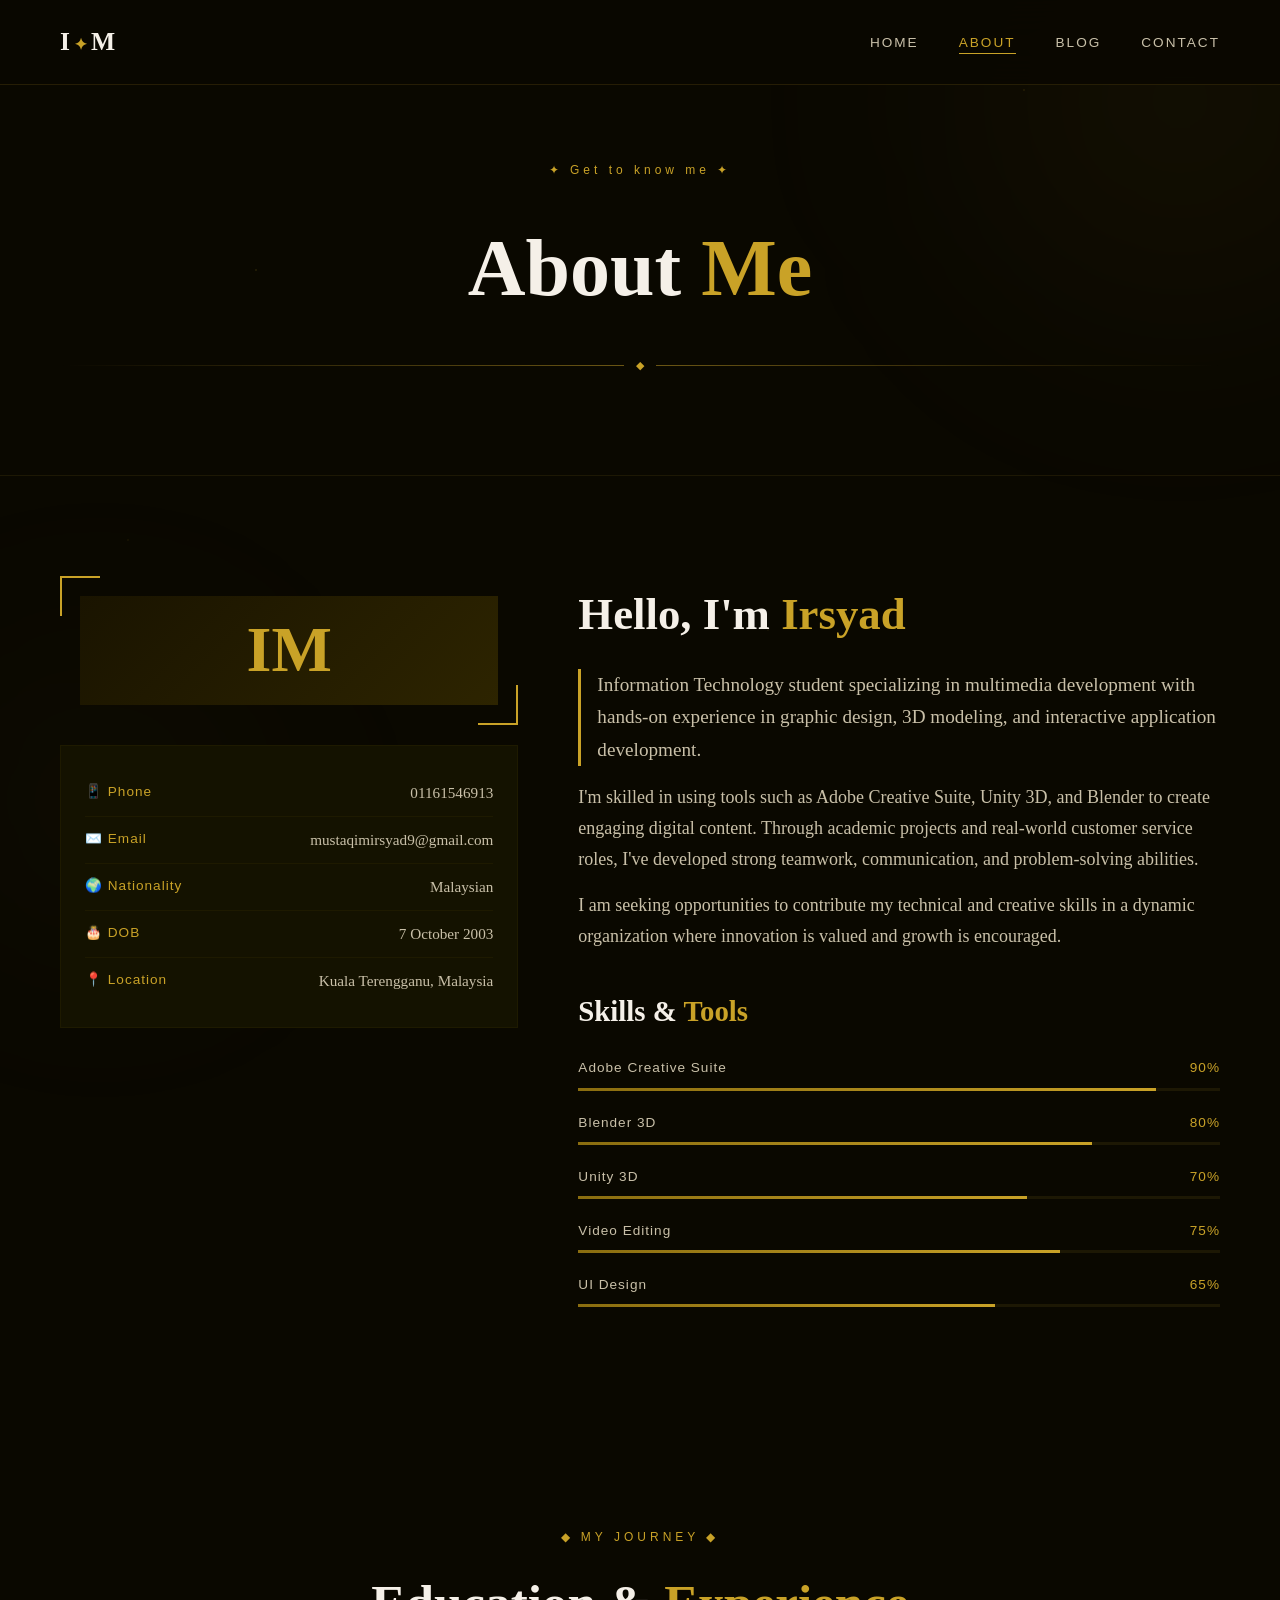
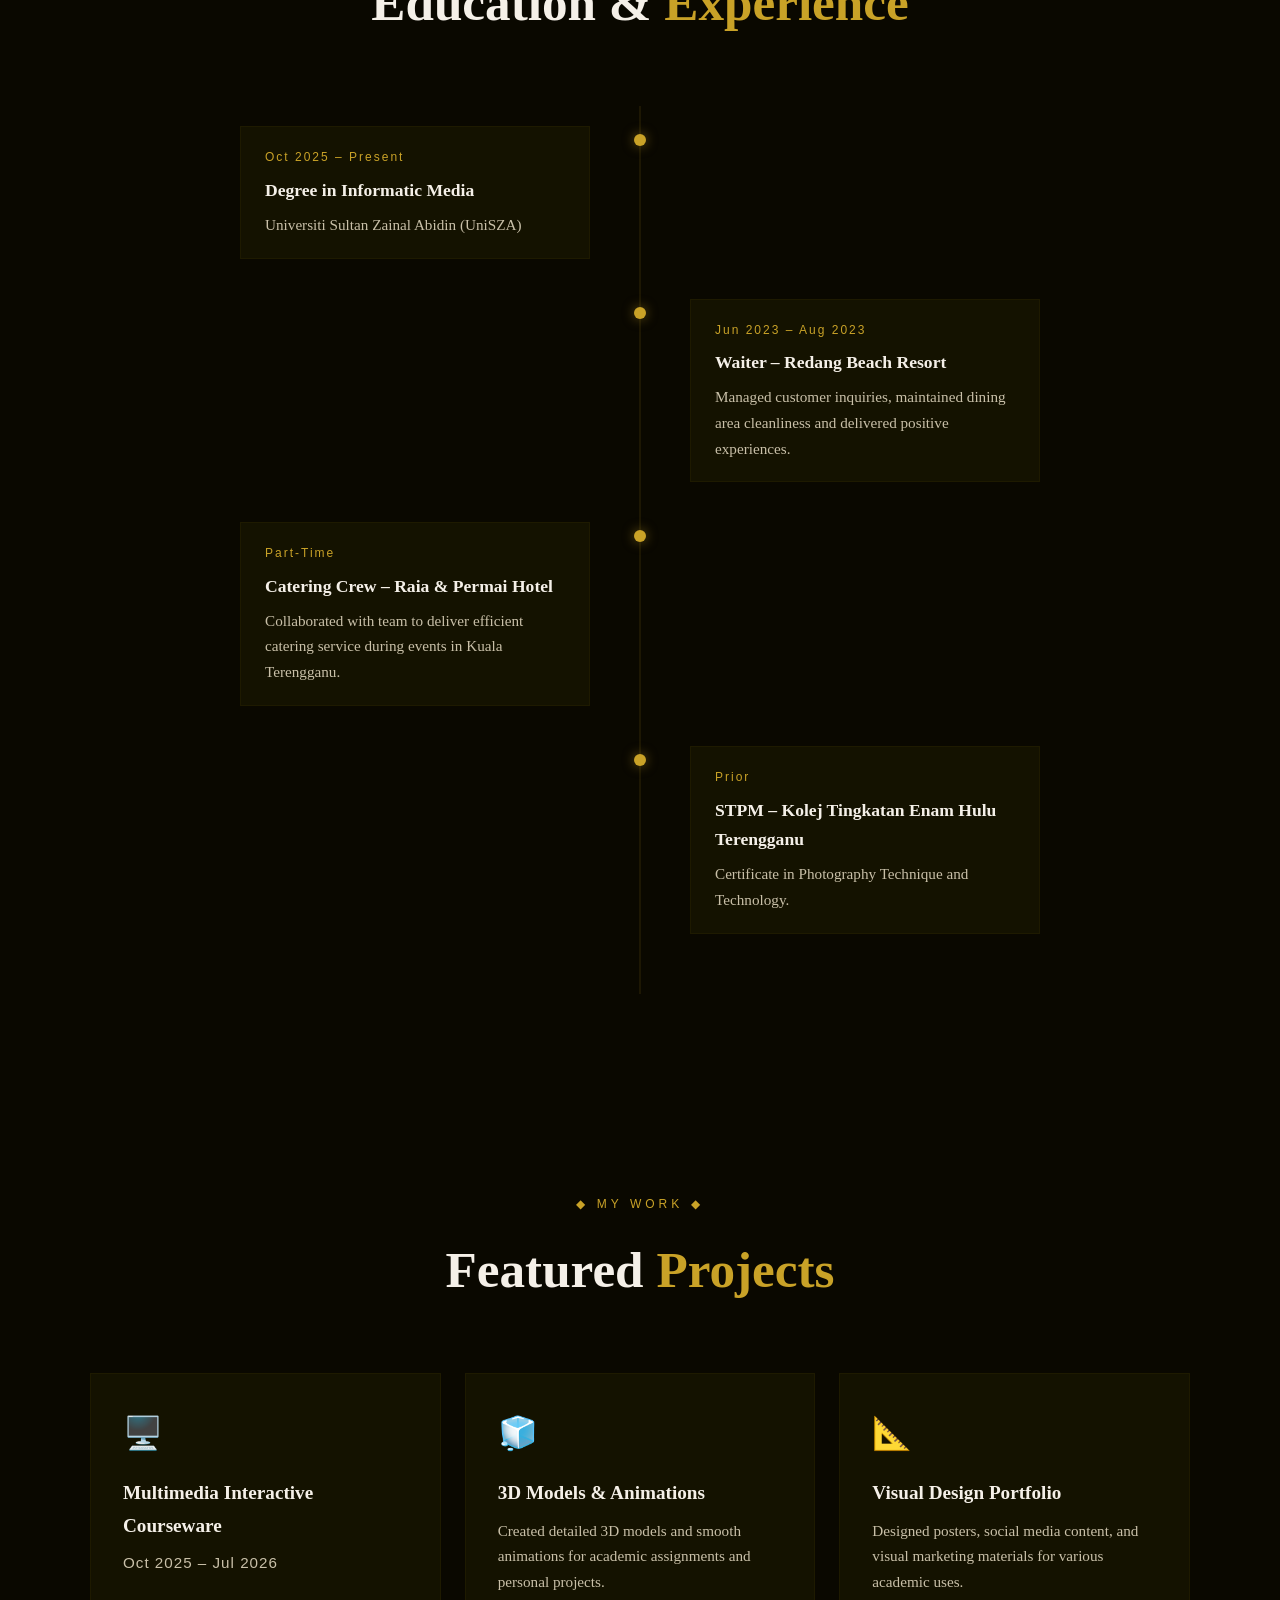
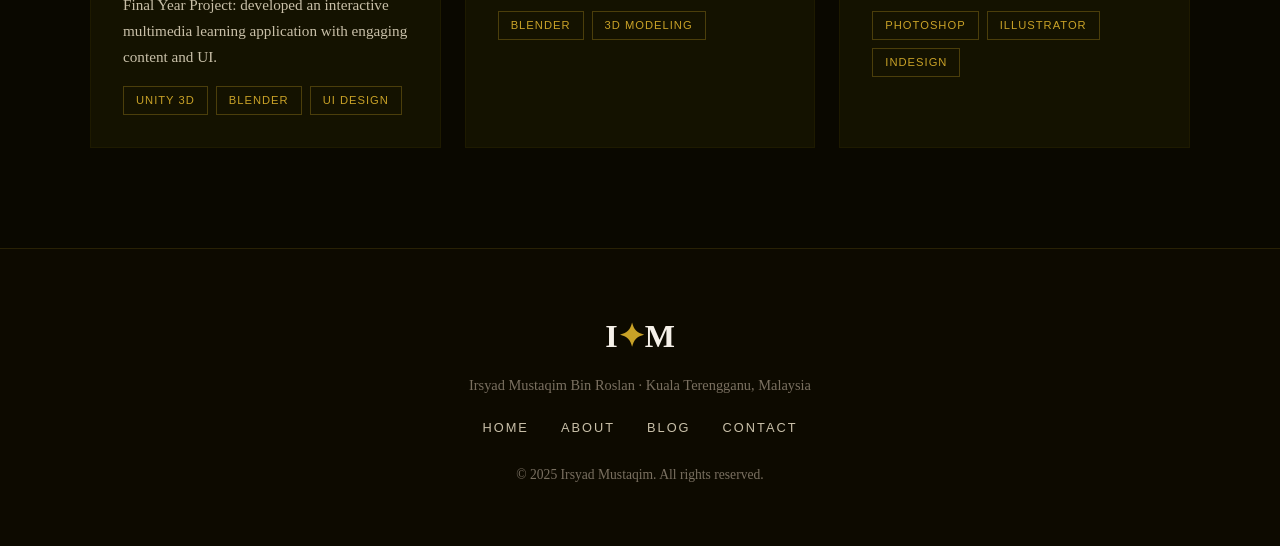
==== commit 5d0b1d00: "Update about.html Fix date of birth in about page" ====
--- a/about.html
+++ b/about.html
@@ -49,7 +49,7 @@
           <div class="info-row"><span class="info-label">📱 Phone</span><span>01161546913</span></div>
           <div class="info-row"><span class="info-label">✉️ Email</span><span>mustaqimirsyad9@gmail.com</span></div>
           <div class="info-row"><span class="info-label">🌍 Nationality</span><span>Malaysian</span></div>
-          <div class="info-row"><span class="info-label">🎂 DOB</span><span>6 November 2003</span></div>
+          <div class="info-row"><span class="info-label">🎂 DOB</span><span>7 October 2003</span></div>
           <div class="info-row"><span class="info-label">📍 Location</span><span>Kuala Terengganu, Malaysia</span></div>
         </div>
       </div>
